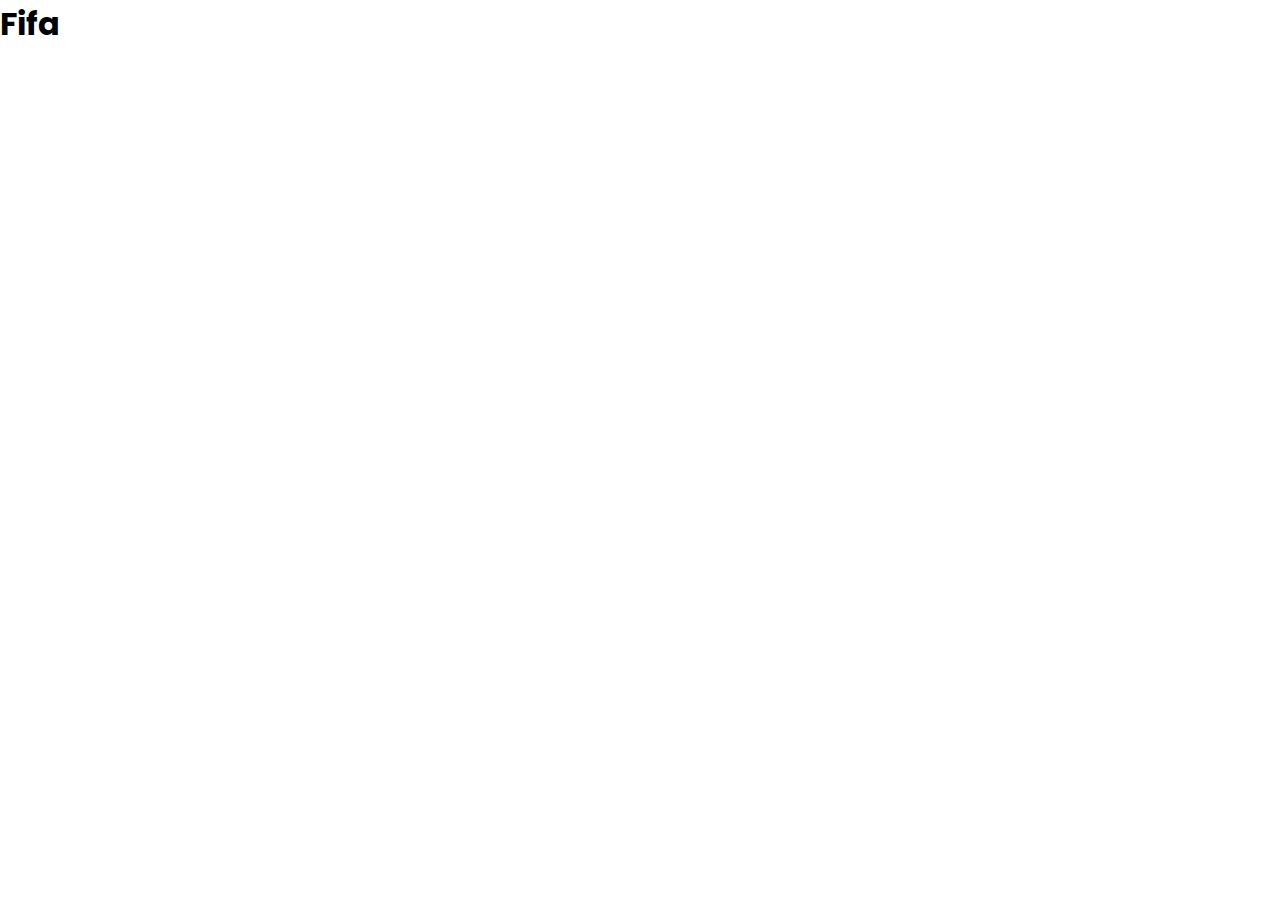
==== index.html @ 51220df1 "first commit" ====
<!DOCTYPE html>
<html lang="en">
<head>
    <meta charset="UTF-8">
    <meta http-equiv="X-UA-Compatible" content="IE=edge">
    <meta name="viewport" content="width=device-width, initial-scale=1.0">
    <title>FIFA World Cup - 2022</title>
    <!-- fontawesome -->
    <link rel="stylesheet" href="https://cdnjs.cloudflare.com/ajax/libs/font-awesome/6.1.1/css/all.min.css" integrity="sha512-KfkfwYDsLkIlwQp6LFnl8zNdLGxu9YAA1QvwINks4PhcElQSvqcyVLLD9aMhXd13uQjoXtEKNosOWaZqXgel0g==" crossorigin="anonymous" referrerpolicy="no-referrer" />
    <!-- style -->
    <link rel="stylesheet" href="styles/style.css">
</head>
<body>
    <h1>Fifa</h1>
</body>
</html>
---- styles/style.css ----
@import url('https://fonts.googleapis.com/css2?family=Poppins:wght@400;500&display=swap');

*{
    padding: 0;
    margin: 0;
    box-sizing: border-box;
}

body{
    font-family: 'Poppins', sans-serif;
}
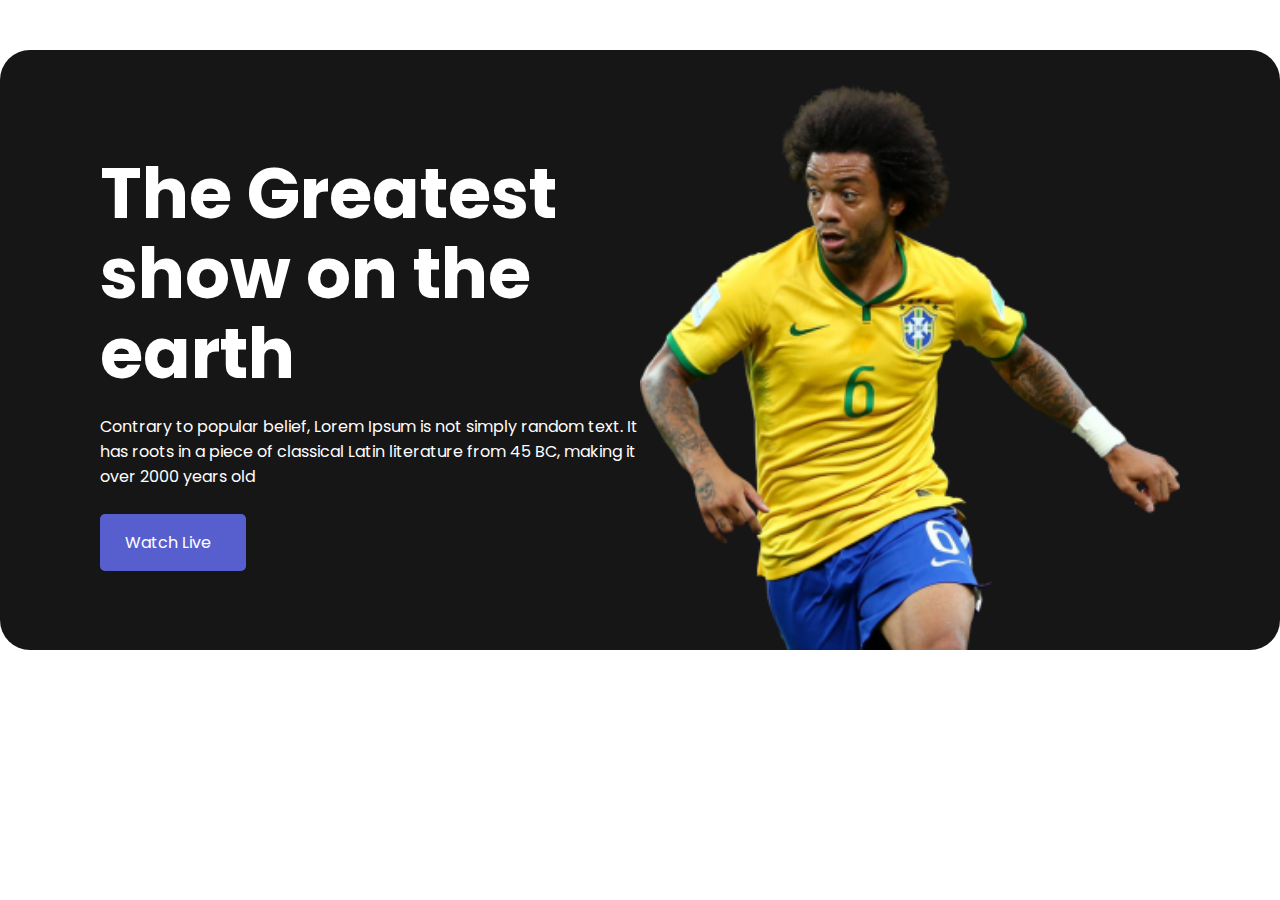
==== commit aa308048: "banner section" ====
--- a/index.html
+++ b/index.html
@@ -11,6 +11,21 @@
     <link rel="stylesheet" href="styles/style.css">
 </head>
 <body>
-    <h1>Fifa</h1>
+    <!-- banner -->
+    <section class="banner container">
+        <div class="banner-text w-50">
+            <h1>The Greatest show on the earth</h1>
+            <p>
+                Contrary to popular belief, Lorem Ipsum is not simply 
+                random text. It has roots in a piece of classical Latin literature
+                from 45 BC, making it over 2000 years old
+            </p>
+            <a class="button banner-btn" href="">Watch Live <i class="fa-solid fa-angle-right"></i></a>
+        </div>
+        <div class="banner-image w-50">
+            <img src="assets/Banner Image.png" alt="Banner Image">
+        </div>
+    </section>
+    <!--  -->
 </body>
 </html>--- a/styles/style.css
+++ b/styles/style.css
@@ -8,4 +8,59 @@
 
 body{
     font-family: 'Poppins', sans-serif;
+}
+
+a{
+    text-decoration: none;
+}
+
+/* utilities classes */
+
+.container{
+    max-width: 1321px;
+    margin: 0 auto;
+}
+
+.button{
+    display: inline-block;
+    padding: 16px 25px;
+    border-radius: 5px;
+    background-color: #575fcf;
+    color: white;
+}
+
+.w-50{
+    width: 50%;
+}
+
+/* banner */
+
+.banner{
+    display: flex;
+    justify-content: space-between;
+    align-items: center;
+    padding: 25px 100px 0;
+    background-color: #161616;
+    color: white;
+    border-radius: 30px;
+    margin: 50px auto;
+}
+
+.banner-text h1{
+    font-size: 70px;
+    line-height: 80px;
+}
+
+.banner-text p{
+    margin: 20px 0 25px;
+}
+
+.banner-image img {
+    width: 100%;
+    position: relative;
+    top: 7px;
+}
+
+.banner-btn i{
+    margin-left: 10px;
 }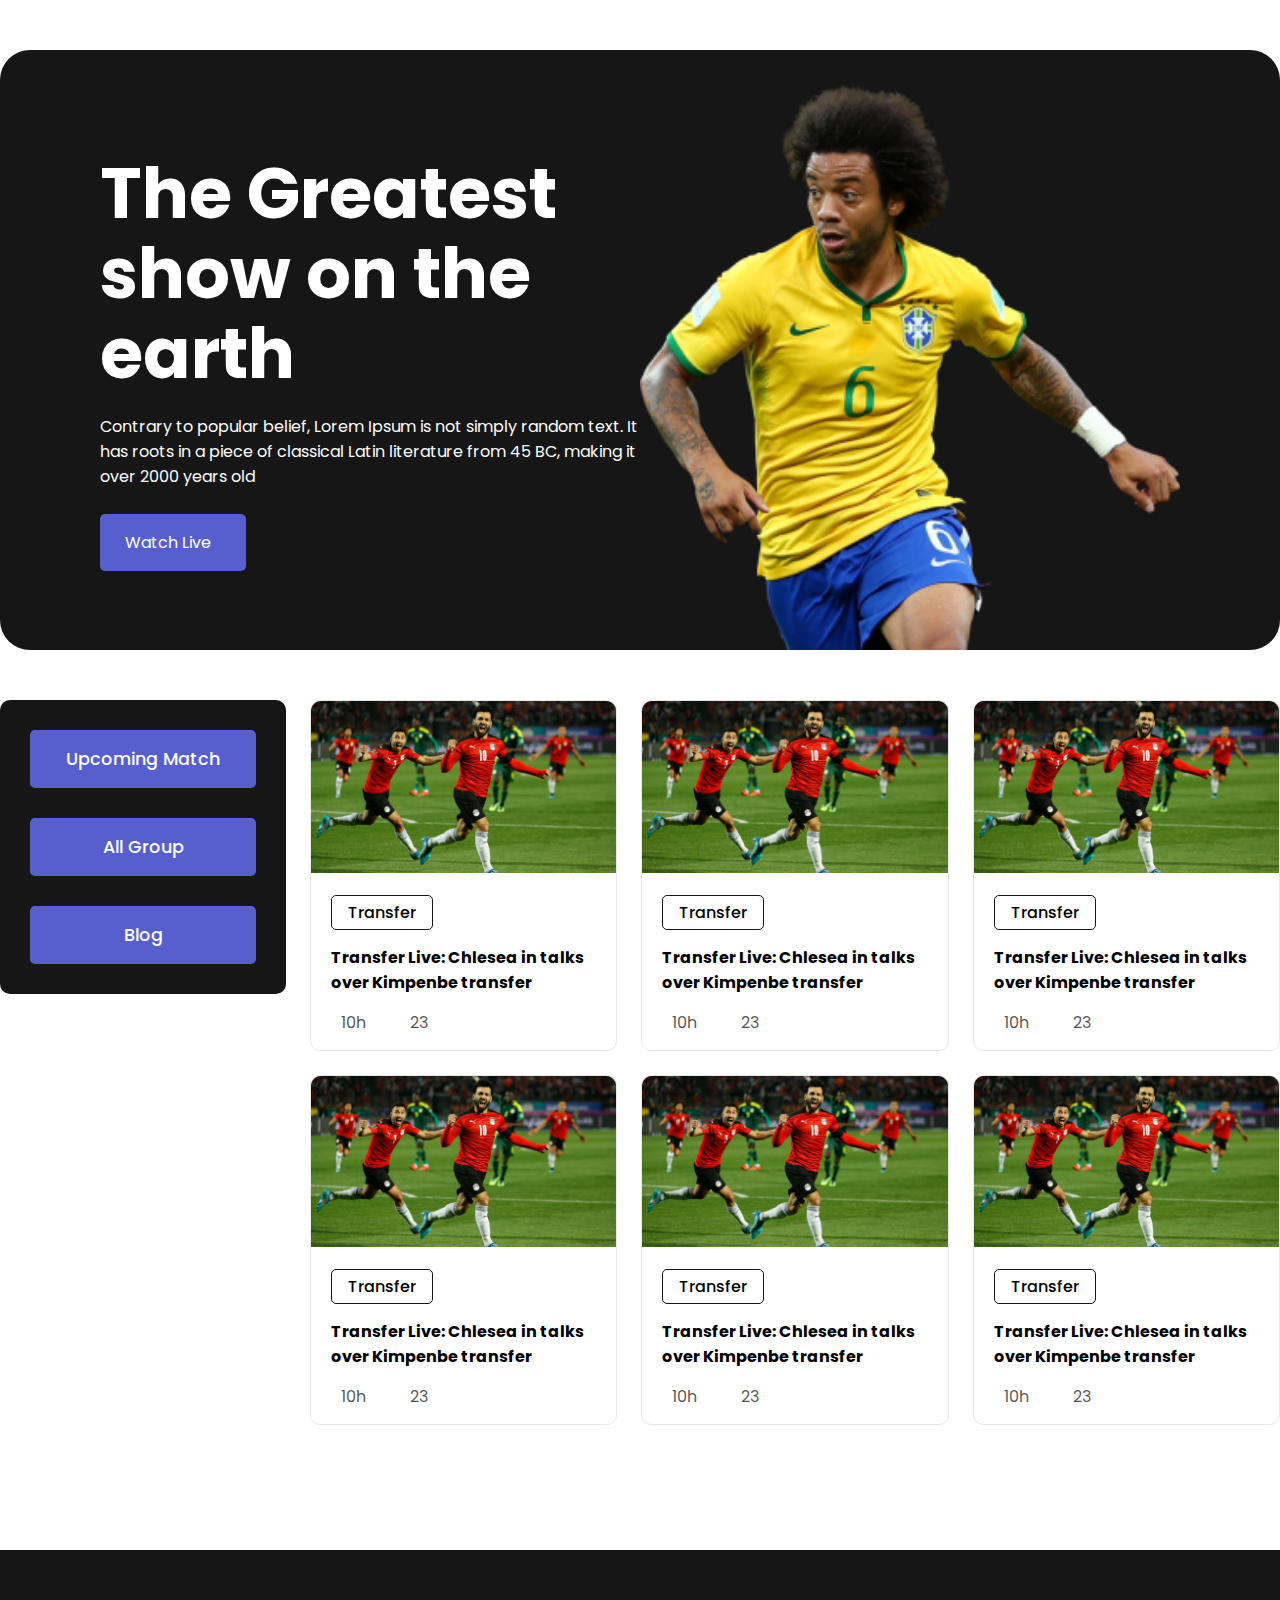
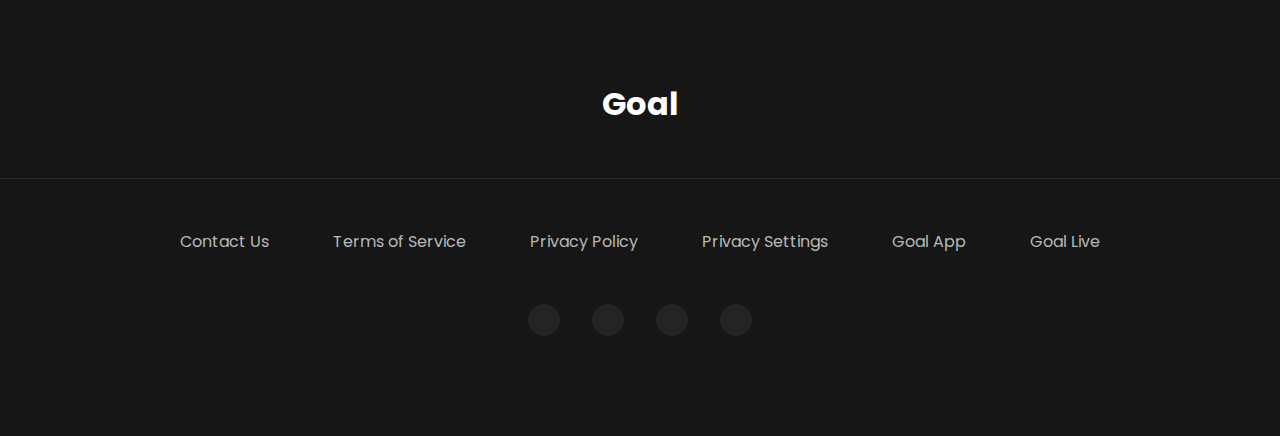
==== commit 6f7bb279: "desktop version done" ====
--- a/index.html
+++ b/index.html
@@ -1,22 +1,26 @@
 <!DOCTYPE html>
 <html lang="en">
+
 <head>
     <meta charset="UTF-8">
     <meta http-equiv="X-UA-Compatible" content="IE=edge">
     <meta name="viewport" content="width=device-width, initial-scale=1.0">
     <title>FIFA World Cup - 2022</title>
     <!-- fontawesome -->
-    <link rel="stylesheet" href="https://cdnjs.cloudflare.com/ajax/libs/font-awesome/6.1.1/css/all.min.css" integrity="sha512-KfkfwYDsLkIlwQp6LFnl8zNdLGxu9YAA1QvwINks4PhcElQSvqcyVLLD9aMhXd13uQjoXtEKNosOWaZqXgel0g==" crossorigin="anonymous" referrerpolicy="no-referrer" />
+    <link rel="stylesheet" href="https://cdnjs.cloudflare.com/ajax/libs/font-awesome/6.1.1/css/all.min.css"
+        integrity="sha512-KfkfwYDsLkIlwQp6LFnl8zNdLGxu9YAA1QvwINks4PhcElQSvqcyVLLD9aMhXd13uQjoXtEKNosOWaZqXgel0g=="
+        crossorigin="anonymous" referrerpolicy="no-referrer" />
     <!-- style -->
     <link rel="stylesheet" href="styles/style.css">
 </head>
+
 <body>
     <!-- banner -->
     <section class="banner container">
         <div class="banner-text w-50">
             <h1>The Greatest show on the earth</h1>
             <p>
-                Contrary to popular belief, Lorem Ipsum is not simply 
+                Contrary to popular belief, Lorem Ipsum is not simply
                 random text. It has roots in a piece of classical Latin literature
                 from 45 BC, making it over 2000 years old
             </p>
@@ -27,5 +31,105 @@
         </div>
     </section>
     <!--  -->
+    <!-- blogs section -->
+    <main class="blogs-section container">
+        <aside>
+            <a class="button" href="">Upcoming Match</a>
+            <a class="button" href="">All Group</a>
+            <a class="button" href="">Blog</a>
+        </aside>
+        <div class="blogs">
+
+            <article class="blog">
+                <img class="blog-thumbnail" src="assets/Blog Image.png" alt="Blog Image">
+                <div class="blog-body">
+                    <a class="transfer-btn" href="">Transfer</a>
+                    <h4 class="blog-title">Transfer Live: Chlesea in talks over Kimpenbe transfer</h4>
+                    <div class="blog-footer">
+                        <span><i class="fa-solid fa-clock"></i> 10h</span>
+                        <span><i class="fa-solid fa-comment-dots"></i> 23</span>
+                    </div>
+                </div>
+            </article>
+            <article class="blog">
+                <img class="blog-thumbnail" src="assets/Blog Image.png" alt="Blog Image">
+                <div class="blog-body">
+                    <a class="transfer-btn" href="">Transfer</a>
+                    <h4 class="blog-title">Transfer Live: Chlesea in talks over Kimpenbe transfer</h4>
+                    <div class="blog-footer">
+                        <span><i class="fa-solid fa-clock"></i> 10h</span>
+                        <span><i class="fa-solid fa-comment-dots"></i> 23</span>
+                    </div>
+                </div>
+            </article>
+            <article class="blog">
+                <img class="blog-thumbnail" src="assets/Blog Image.png" alt="Blog Image">
+                <div class="blog-body">
+                    <a class="transfer-btn" href="">Transfer</a>
+                    <h4 class="blog-title">Transfer Live: Chlesea in talks over Kimpenbe transfer</h4>
+                    <div class="blog-footer">
+                        <span><i class="fa-solid fa-clock"></i> 10h</span>
+                        <span><i class="fa-solid fa-comment-dots"></i> 23</span>
+                    </div>
+                </div>
+            </article>
+            <article class="blog">
+                <img class="blog-thumbnail" src="assets/Blog Image.png" alt="Blog Image">
+                <div class="blog-body">
+                    <a class="transfer-btn" href="">Transfer</a>
+                    <h4 class="blog-title">Transfer Live: Chlesea in talks over Kimpenbe transfer</h4>
+                    <div class="blog-footer">
+                        <span><i class="fa-solid fa-clock"></i> 10h</span>
+                        <span><i class="fa-solid fa-comment-dots"></i> 23</span>
+                    </div>
+                </div>
+            </article>
+            <article class="blog">
+                <img class="blog-thumbnail" src="assets/Blog Image.png" alt="Blog Image">
+                <div class="blog-body">
+                    <a class="transfer-btn" href="">Transfer</a>
+                    <h4 class="blog-title">Transfer Live: Chlesea in talks over Kimpenbe transfer</h4>
+                    <div class="blog-footer">
+                        <span><i class="fa-solid fa-clock"></i> 10h</span>
+                        <span><i class="fa-solid fa-comment-dots"></i> 23</span>
+                    </div>
+                </div>
+            </article>
+            <article class="blog">
+                <img class="blog-thumbnail" src="assets/Blog Image.png" alt="Blog Image">
+                <div class="blog-body">
+                    <a class="transfer-btn" href="">Transfer</a>
+                    <h4 class="blog-title">Transfer Live: Chlesea in talks over Kimpenbe transfer</h4>
+                    <div class="blog-footer">
+                        <span><i class="fa-solid fa-clock"></i> 10h</span>
+                        <span><i class="fa-solid fa-comment-dots"></i> 23</span>
+                    </div>
+                </div>
+            </article>
+
+        </div>
+    </main>
+    <!--  -->
+    <!-- footer -->
+    <footer>
+        <div class="container footer-container">
+            <h1>Goal</h1>
+            <ul class="nav-links">
+                <li><a href="">Contact Us</a></li>
+                <li><a href="">Terms of Service</a></li>
+                <li><a href="">Privacy Policy</a></li>
+                <li><a href="">Privacy Settings</a></li>
+                <li><a href="">Goal App</a></li>
+                <li><a href="">Goal Live</a></li>
+            </ul>
+            <ul class="social-icons">
+                <li><a href=""><i class="fa-brands fa-linkedin-in"></i></a></li>
+                <li><a href=""><i class="fa-brands fa-github"></i></a></li>
+                <li><a href=""><i class="fa-brands fa-facebook-f"></i></a></li>
+                <li><a href=""><i class="fa-brands fa-dribbble"></i></a></li>
+            </ul>
+        </div>
+    </footer>
 </body>
+
 </html>--- a/styles/style.css
+++ b/styles/style.css
@@ -1,27 +1,31 @@
 @import url('https://fonts.googleapis.com/css2?family=Poppins:wght@400;500&display=swap');
 
-*{
+* {
     padding: 0;
     margin: 0;
     box-sizing: border-box;
 }
 
-body{
+body {
     font-family: 'Poppins', sans-serif;
 }
 
-a{
+a {
     text-decoration: none;
+}
+
+li {
+    list-style: none;
 }
 
 /* utilities classes */
 
-.container{
+.container {
     max-width: 1321px;
-    margin: 0 auto;
+    margin: 50px auto;
 }
 
-.button{
+.button {
     display: inline-block;
     padding: 16px 25px;
     border-radius: 5px;
@@ -29,13 +33,13 @@
     color: white;
 }
 
-.w-50{
+.w-50 {
     width: 50%;
 }
 
 /* banner */
 
-.banner{
+.banner {
     display: flex;
     justify-content: space-between;
     align-items: center;
@@ -43,15 +47,14 @@
     background-color: #161616;
     color: white;
     border-radius: 30px;
-    margin: 50px auto;
 }
 
-.banner-text h1{
+.banner-text h1 {
     font-size: 70px;
     line-height: 80px;
 }
 
-.banner-text p{
+.banner-text p {
     margin: 20px 0 25px;
 }
 
@@ -61,6 +64,118 @@
     top: 7px;
 }
 
-.banner-btn i{
+.banner-btn i {
     margin-left: 10px;
+}
+
+/* blogs section */
+
+.blogs-section {
+    display: flex;
+    gap: 24px;
+    padding-bottom: 75px;
+}
+
+.blogs-section aside {
+    background: #161616;
+    border-radius: 10px;
+    display: flex;
+    flex-direction: column;
+    justify-content: center;
+    gap: 30px;
+    width: 420px;
+    height: fit-content;
+    padding: 30px;
+}
+
+aside a {
+    text-align: center;
+    font-weight: 500;
+    font-size: 1.1em;
+}
+
+.blogs {
+    display: grid;
+    grid-template-columns: repeat(3, 1fr);
+    grid-gap: 24px;
+}
+
+.blog {
+    border: 1px solid #E8E8E8;
+    border-radius: 10px;
+}
+
+.blog-thumbnail {
+    width: 100%;
+}
+
+.blog-body {
+    padding: 15px 20px;
+}
+
+.transfer-btn {
+    display: inline-block;
+    padding: 4px 16px;
+    border: 1px solid #161616;
+    border-radius: 5px;
+    color: #000;
+    font-weight: 500;
+}
+
+.blog-title {
+    margin: 15px 0 15px;
+}
+
+.blog-footer span {
+    margin-right: 30px;
+    color: #161616c0;
+    ;
+}
+
+.blog-footer span>i {
+    margin-right: 10px;
+}
+
+/* footer */
+
+footer{
+    text-align: center;
+    background-color: #161616;
+    color: #fff;
+}
+
+.footer-container{
+    margin-bottom: 0;
+    padding: 130px 0 100px;
+}
+
+footer .nav-links{
+    display: flex;
+    gap: 4em;
+    justify-content: center;
+    border-top: 1px solid rgba(255, 255, 255, 0.1);
+    margin: 50px 0;
+    padding-top: 50px;
+}
+
+footer .nav-links li a{
+    color: #B9B9B9;
+}
+
+.social-icons{
+    display: flex;
+    justify-content: center;
+    gap: 2em;
+}
+
+.social-icons li a{
+    color: #fff;
+    background-color: #81818122;
+    height: 32px;
+    width: 32px;
+    padding: 10px;
+    border-radius: 50%;
+    display: flex;
+    align-items: center;
+    justify-content: center;
 }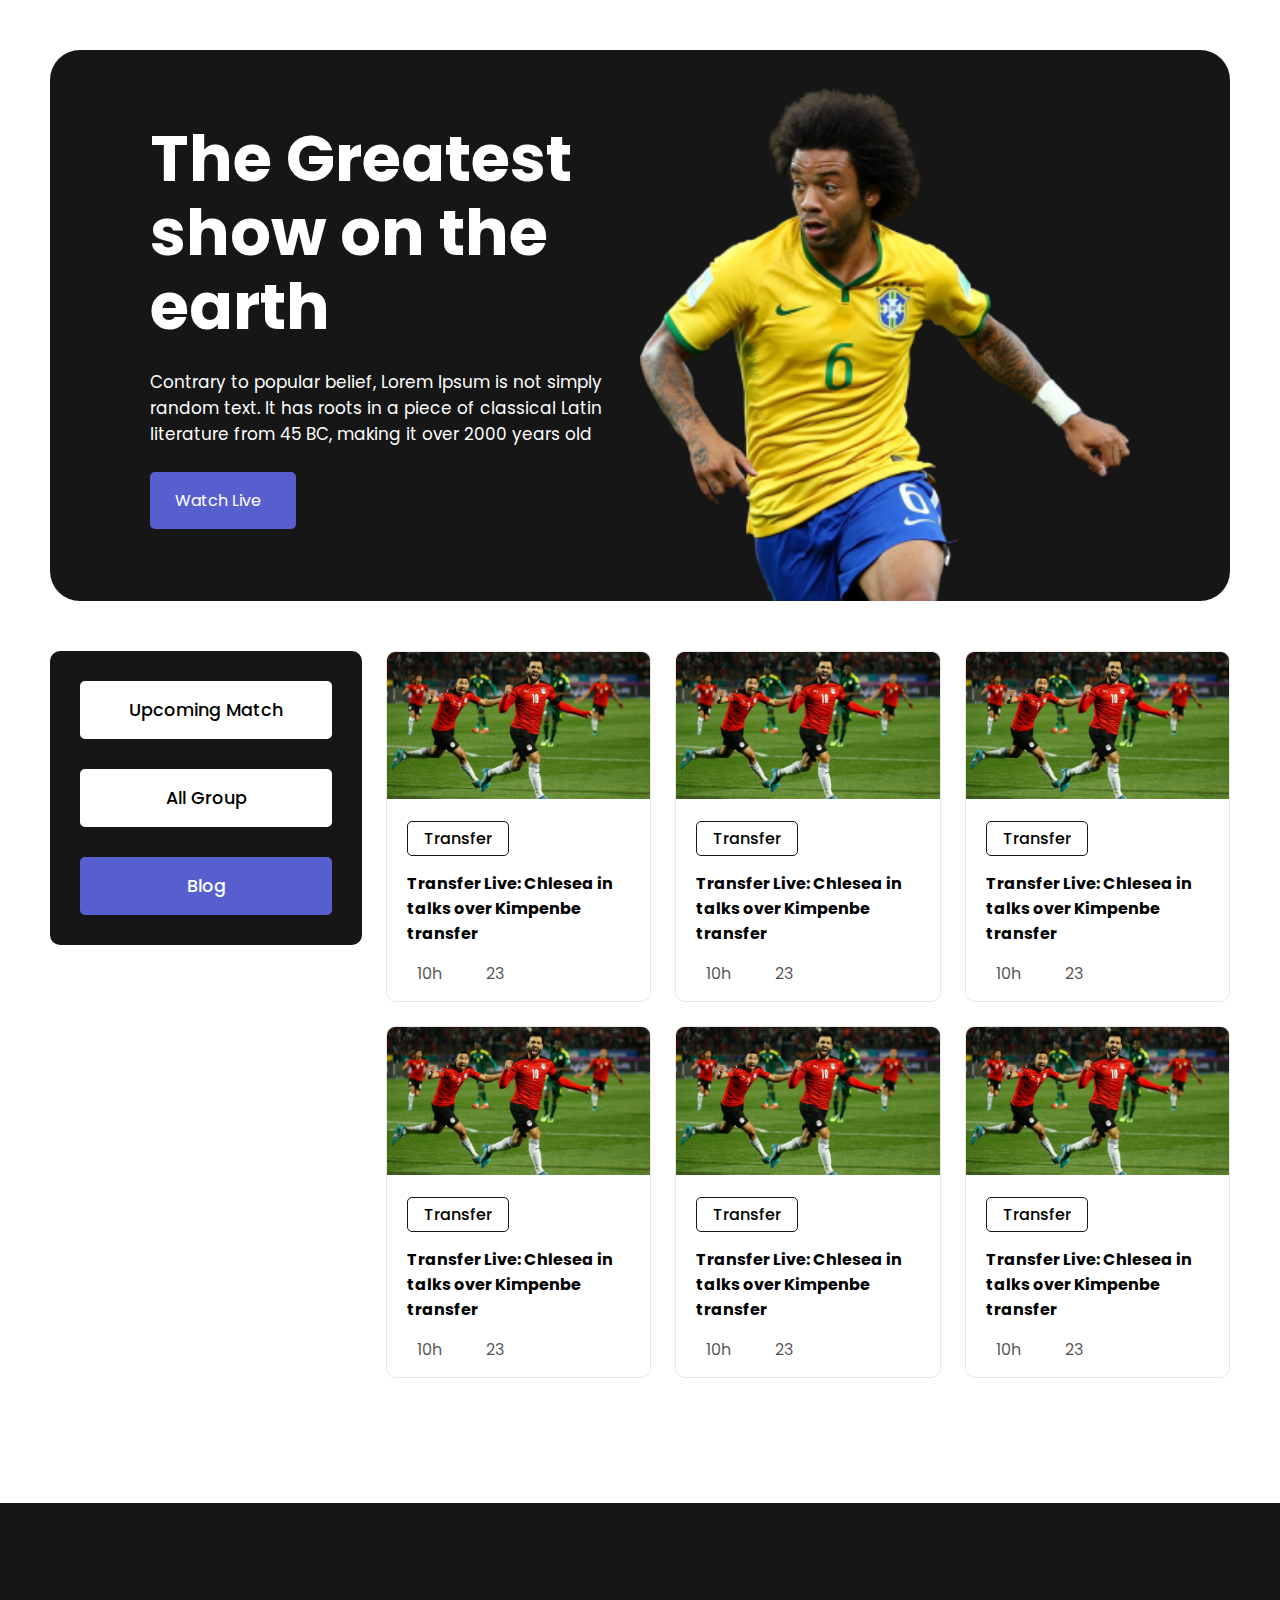
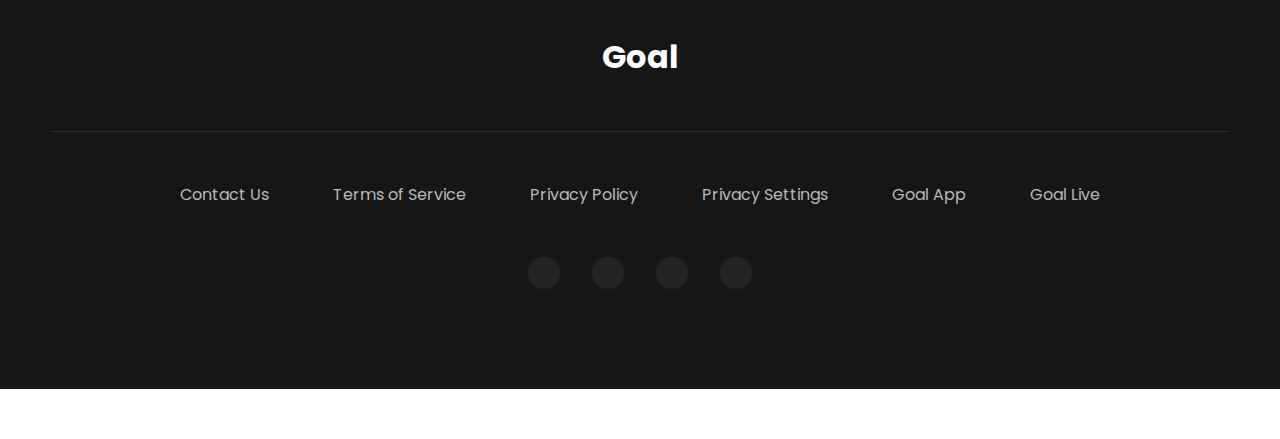
==== commit 45c9f99c: "media query added" ====
--- a/index.html
+++ b/index.html
@@ -16,7 +16,7 @@
 
 <body>
     <!-- banner -->
-    <section class="banner container">
+    <header class="banner container">
         <div class="banner-text w-50">
             <h1>The Greatest show on the earth</h1>
             <p>
@@ -29,14 +29,14 @@
         <div class="banner-image w-50">
             <img src="assets/Banner Image.png" alt="Banner Image">
         </div>
-    </section>
+    </header>
     <!--  -->
     <!-- blogs section -->
     <main class="blogs-section container">
         <aside>
-            <a class="button" href="">Upcoming Match</a>
-            <a class="button" href="">All Group</a>
-            <a class="button" href="">Blog</a>
+            <a class="button sidebar-btn" href="upcoming.html">Upcoming Match</a>
+            <a class="button sidebar-btn" href="">All Group</a>
+            <a id="active" class="button sidebar-btn" href="index.html">Blog</a>
         </aside>
         <div class="blogs">
 
--- a/styles/style.css
+++ b/styles/style.css
@@ -37,31 +37,45 @@
     width: 50%;
 }
 
+#active{
+    background-color: #575fcf;
+    color: #fff;
+}
+
 /* banner */
 
 .banner {
     display: flex;
     justify-content: space-between;
     align-items: center;
-    padding: 25px 100px 0;
+    padding: 0 100px;
     background-color: #161616;
     color: white;
     border-radius: 30px;
 }
 
+.banner-text{
+    padding: 50px 0;
+}
+
 .banner-text h1 {
-    font-size: 70px;
-    line-height: 80px;
+	font-size: 5vw;
+	line-height: 5.8vw;
+    margin-bottom: 25px;
 }
 
 .banner-text p {
     margin: 20px 0 25px;
+    font-size: 1.32vw;
+}
+
+.banner-image {
+    padding: 35px 0 0;
+    display: flex;
 }
 
 .banner-image img {
     width: 100%;
-    position: relative;
-    top: 7px;
 }
 
 .banner-btn i {
@@ -71,8 +85,9 @@
 /* blogs section */
 
 .blogs-section {
-    display: flex;
-    gap: 24px;
+    display: grid;
+    grid-template-columns: 312px 1fr;
+    grid-gap: 24px;
     padding-bottom: 75px;
 }
 
@@ -83,7 +98,6 @@
     flex-direction: column;
     justify-content: center;
     gap: 30px;
-    width: 420px;
     height: fit-content;
     padding: 30px;
 }
@@ -92,6 +106,13 @@
     text-align: center;
     font-weight: 500;
     font-size: 1.1em;
+}
+
+.sidebar-btn {
+    display: block;
+    width: 100%;
+    background-color: #fff;
+    color: #000;
 }
 
 .blogs {
@@ -138,37 +159,38 @@
 
 /* footer */
 
-footer{
+footer {
     text-align: center;
     background-color: #161616;
     color: #fff;
 }
 
-.footer-container{
+.footer-container {
     margin-bottom: 0;
     padding: 130px 0 100px;
 }
 
-footer .nav-links{
+footer .nav-links {
     display: flex;
     gap: 4em;
     justify-content: center;
+    flex-wrap: wrap;
     border-top: 1px solid rgba(255, 255, 255, 0.1);
     margin: 50px 0;
     padding-top: 50px;
 }
 
-footer .nav-links li a{
+footer .nav-links li a {
     color: #B9B9B9;
 }
 
-.social-icons{
+.social-icons {
     display: flex;
     justify-content: center;
     gap: 2em;
 }
 
-.social-icons li a{
+.social-icons li a {
     color: #fff;
     background-color: #81818122;
     height: 32px;
@@ -178,4 +200,87 @@
     display: flex;
     align-items: center;
     justify-content: center;
+}
+
+/* upcoming match section */
+
+.match {
+    border: 1px solid #E8E8E8;
+    border-radius: 10px;
+    padding: 50px 30px;
+    text-align: center;
+    height: fit-content;
+}
+
+.flag {
+    display: flex;
+    align-items: center;
+}
+
+.match-title {
+    margin: 20px 0 10px;
+    font-size: 20px;
+}
+
+
+/* media query */
+
+@media only screen and (max-width:1430px) {
+    .container {
+        margin: 50px
+    }
+}
+
+
+@media only screen and (max-width:1200px) {
+    .blogs {
+        grid-template-columns: repeat(2, 1fr);
+    }
+    footer .nav-links {
+        gap: 2em;
+    }
+} 
+
+/* tablet */
+
+@media only screen and (max-width:1000px) {
+    .blogs-section {
+        grid-template-columns: unset;
+    }
+
+    .blogs {
+        grid-template-columns: repeat(2, 1fr);
+    }
+
+    .blogs-section aside {
+        flex-direction: row;
+        background: transparent;
+        padding: 30px 0;
+    }
+
+    .sidebar-btn {
+        background: transparent;
+        color: #000;
+        border: 1px solid #E8E8E8;
+        border-radius: 10px;
+    }
+}
+
+/* mobile */
+
+@media only screen and (max-width:576px) {
+    .container{
+        margin: 20px;
+    }
+    .w-50{
+        width: 80%;
+    }
+    .banner {
+        flex-direction: column;
+        padding: 28px 0 0;
+        text-align: center;
+    }
+    .blogs {
+        grid-template-columns: repeat(1, 1fr);
+    }
 }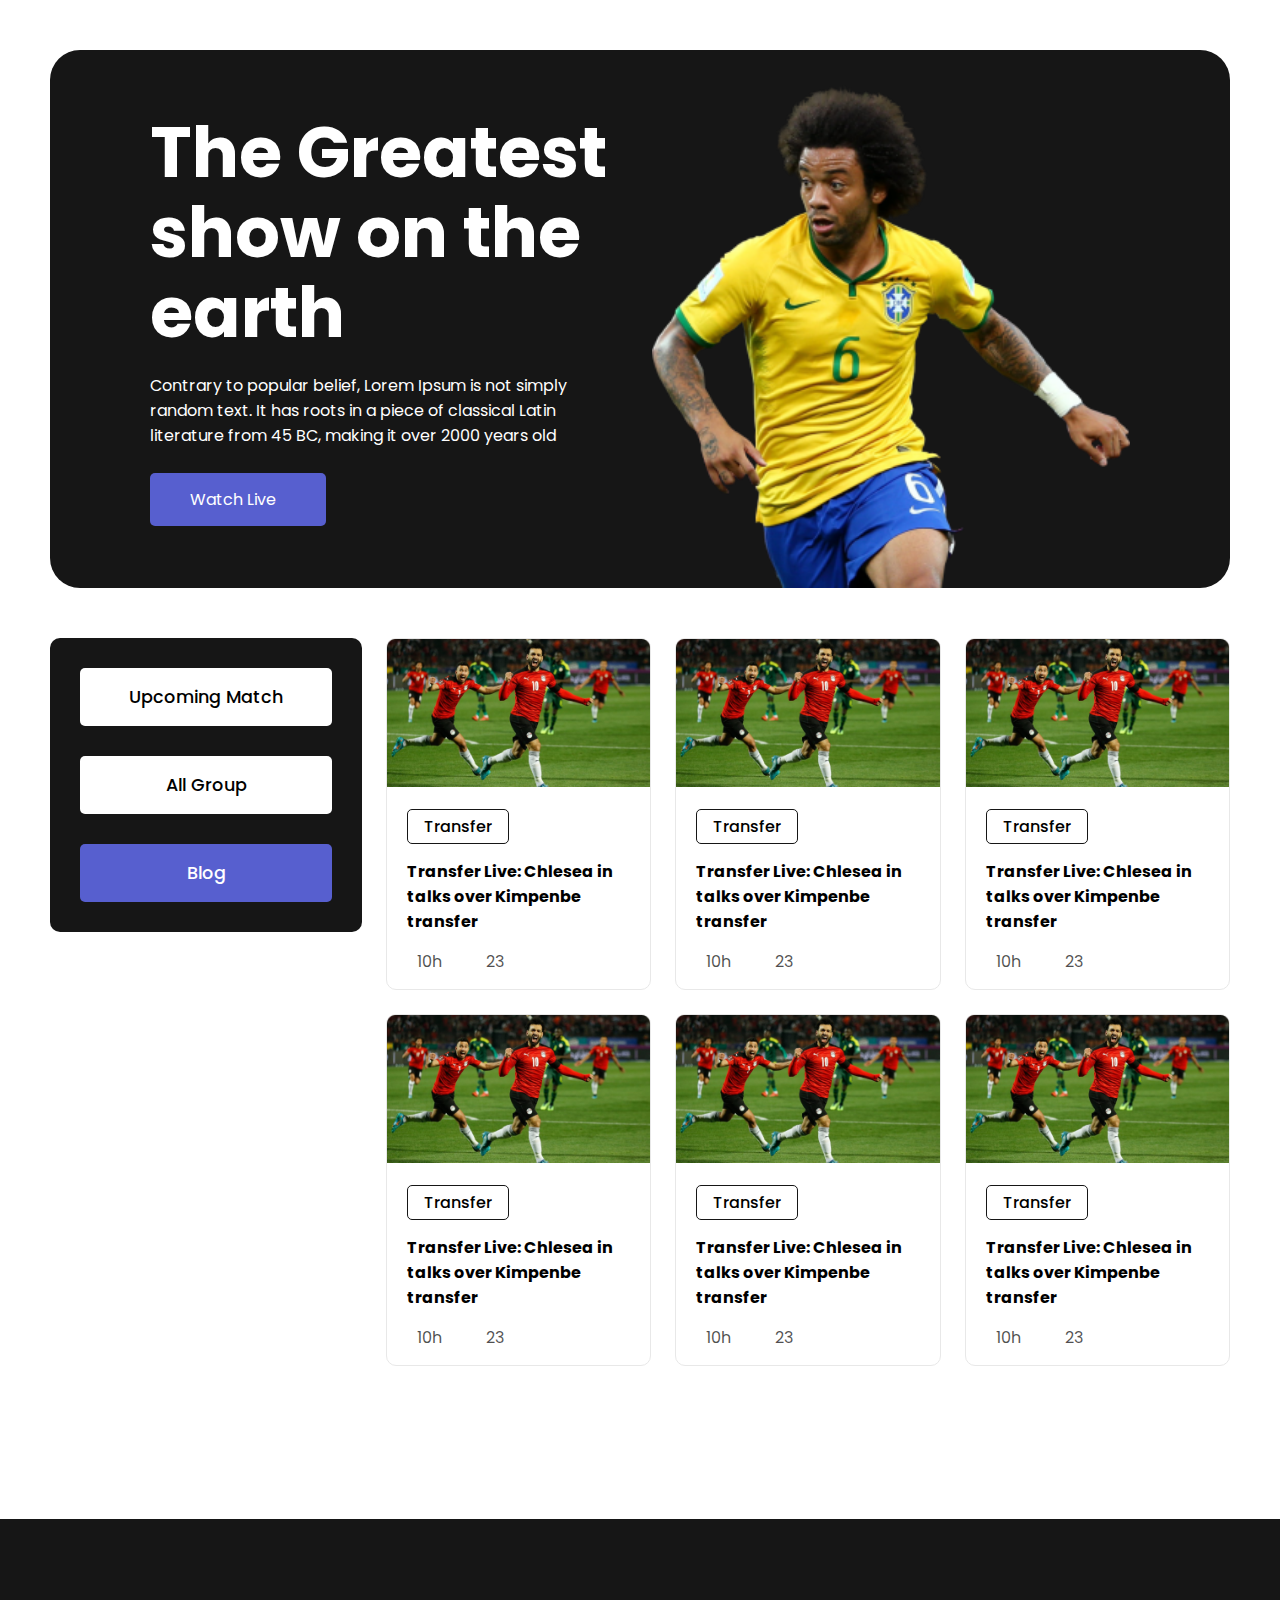
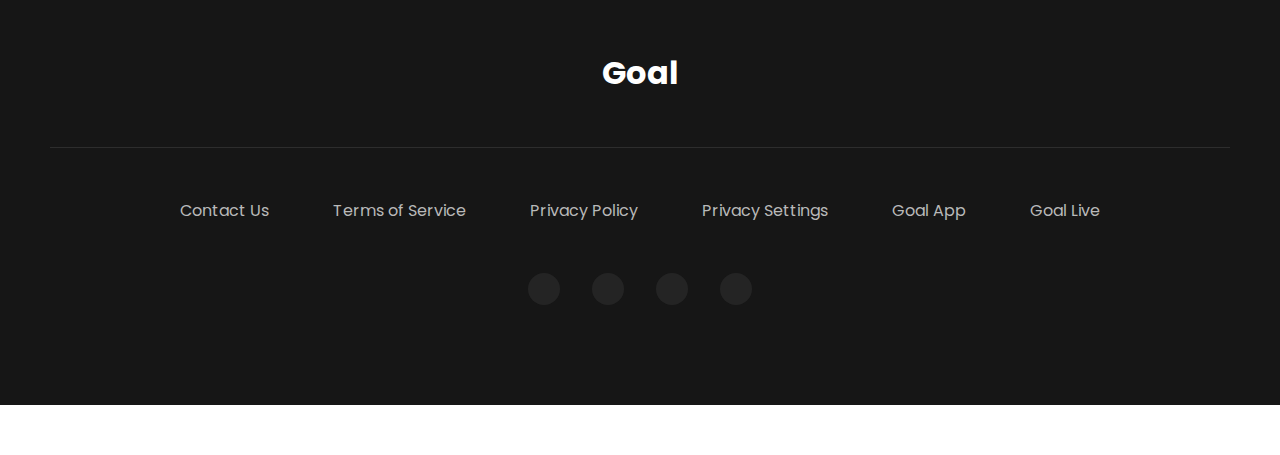
==== commit 9c476ec9: "media query for all device" ====
--- a/index.html
+++ b/index.html
@@ -109,6 +109,9 @@
 
         </div>
     </main>
+    <div class="view-all container">
+        <a class="button" href="">View All</a>
+    </div>
     <!--  -->
     <!-- footer -->
     <footer>
--- a/styles/style.css
+++ b/styles/style.css
@@ -27,7 +27,7 @@
 
 .button {
     display: inline-block;
-    padding: 16px 25px;
+    padding: 14px 40px;
     border-radius: 5px;
     background-color: #575fcf;
     color: white;
@@ -37,7 +37,7 @@
     width: 50%;
 }
 
-#active{
+#active {
     background-color: #575fcf;
     color: #fff;
 }
@@ -52,21 +52,20 @@
     background-color: #161616;
     color: white;
     border-radius: 30px;
-}
-
-.banner-text{
+    column-gap: 24px;
+}
+
+.banner-text {
     padding: 50px 0;
 }
 
 .banner-text h1 {
-	font-size: 5vw;
-	line-height: 5.8vw;
-    margin-bottom: 25px;
+    font-size: 70px;
+    line-height: 80px;
 }
 
 .banner-text p {
     margin: 20px 0 25px;
-    font-size: 1.32vw;
 }
 
 .banner-image {
@@ -88,7 +87,6 @@
     display: grid;
     grid-template-columns: 312px 1fr;
     grid-gap: 24px;
-    padding-bottom: 75px;
 }
 
 .blogs-section aside {
@@ -113,6 +111,7 @@
     width: 100%;
     background-color: #fff;
     color: #000;
+    padding: 16px 0;
 }
 
 .blogs {
@@ -157,6 +156,13 @@
     margin-right: 10px;
 }
 
+.view-all {
+    display: flex;
+    justify-content: center;
+    margin: 40px auto 80px;
+    visibility: hidden;
+}
+
 /* footer */
 
 footer {
@@ -214,6 +220,8 @@
 
 .flag {
     display: flex;
+    gap: 1em;
+    justify-content: center;
     align-items: center;
 }
 
@@ -225,25 +233,49 @@
 
 /* media query */
 
-@media only screen and (max-width:1430px) {
+@media only screen and (max-width:1400px) {
     .container {
         margin: 50px
     }
 }
 
 
-@media only screen and (max-width:1200px) {
+@media only screen and (max-width:1260px) {
     .blogs {
         grid-template-columns: repeat(2, 1fr);
     }
+
     footer .nav-links {
         gap: 2em;
     }
-} 
+
+    .banner-text h1 {
+        font-size: 60px;
+        line-height: 70px;
+    }
+}
 
 /* tablet */
 
 @media only screen and (max-width:1000px) {
+    .banner{
+        padding: 0 65px;
+    }
+    
+    .banner-text {
+        padding: 35px 0;
+    }
+
+    .banner-text h1 {
+        font-size: 45px;
+        line-height: 55px;
+    }
+
+    .banner-text p {
+        margin: 5px 0 18px;
+        font-size: 0.9em;
+    }
+
     .blogs-section {
         grid-template-columns: unset;
     }
@@ -264,23 +296,76 @@
         border: 1px solid #E8E8E8;
         border-radius: 10px;
     }
+
+    .view-all {
+        visibility: visible;
+    }
+}
+
+@media screen and (max-width:820px) {
+    .banner-text h1 {
+        font-size: 25px;
+        line-height: 37px;
+    }
+    .banner-text p {
+        font-size: 0.8em;
+        margin: 4px 0 15px;
+    }
+    .button {
+        padding: 8px 24px;
+    }
 }
 
 /* mobile */
 
 @media only screen and (max-width:576px) {
-    .container{
+    .container {
         margin: 20px;
     }
-    .w-50{
+
+    .w-50 {
         width: 80%;
     }
+
     .banner {
         flex-direction: column;
         padding: 28px 0 0;
         text-align: center;
     }
+
+    .banner-image {
+        padding: 0;
+    }
+
+    .banner-text {
+        padding: 18px 0 35px;
+    }
+
+    .banner-text h1 {
+        font-size: 36px;
+        line-height: 52px;
+    }
+
+    .blogs-section aside {
+        flex-direction: column;
+        gap: 18px;
+    }
+
     .blogs {
         grid-template-columns: repeat(1, 1fr);
     }
+
+    .view-all {
+        visibility: hidden;
+    }
+
+    footer .nav-links {
+        flex-direction: column;
+        margin: 35px 0;
+        padding-top: 35px;
+    }
+
+    .footer-container {
+        padding: 40px 0;
+    }
 }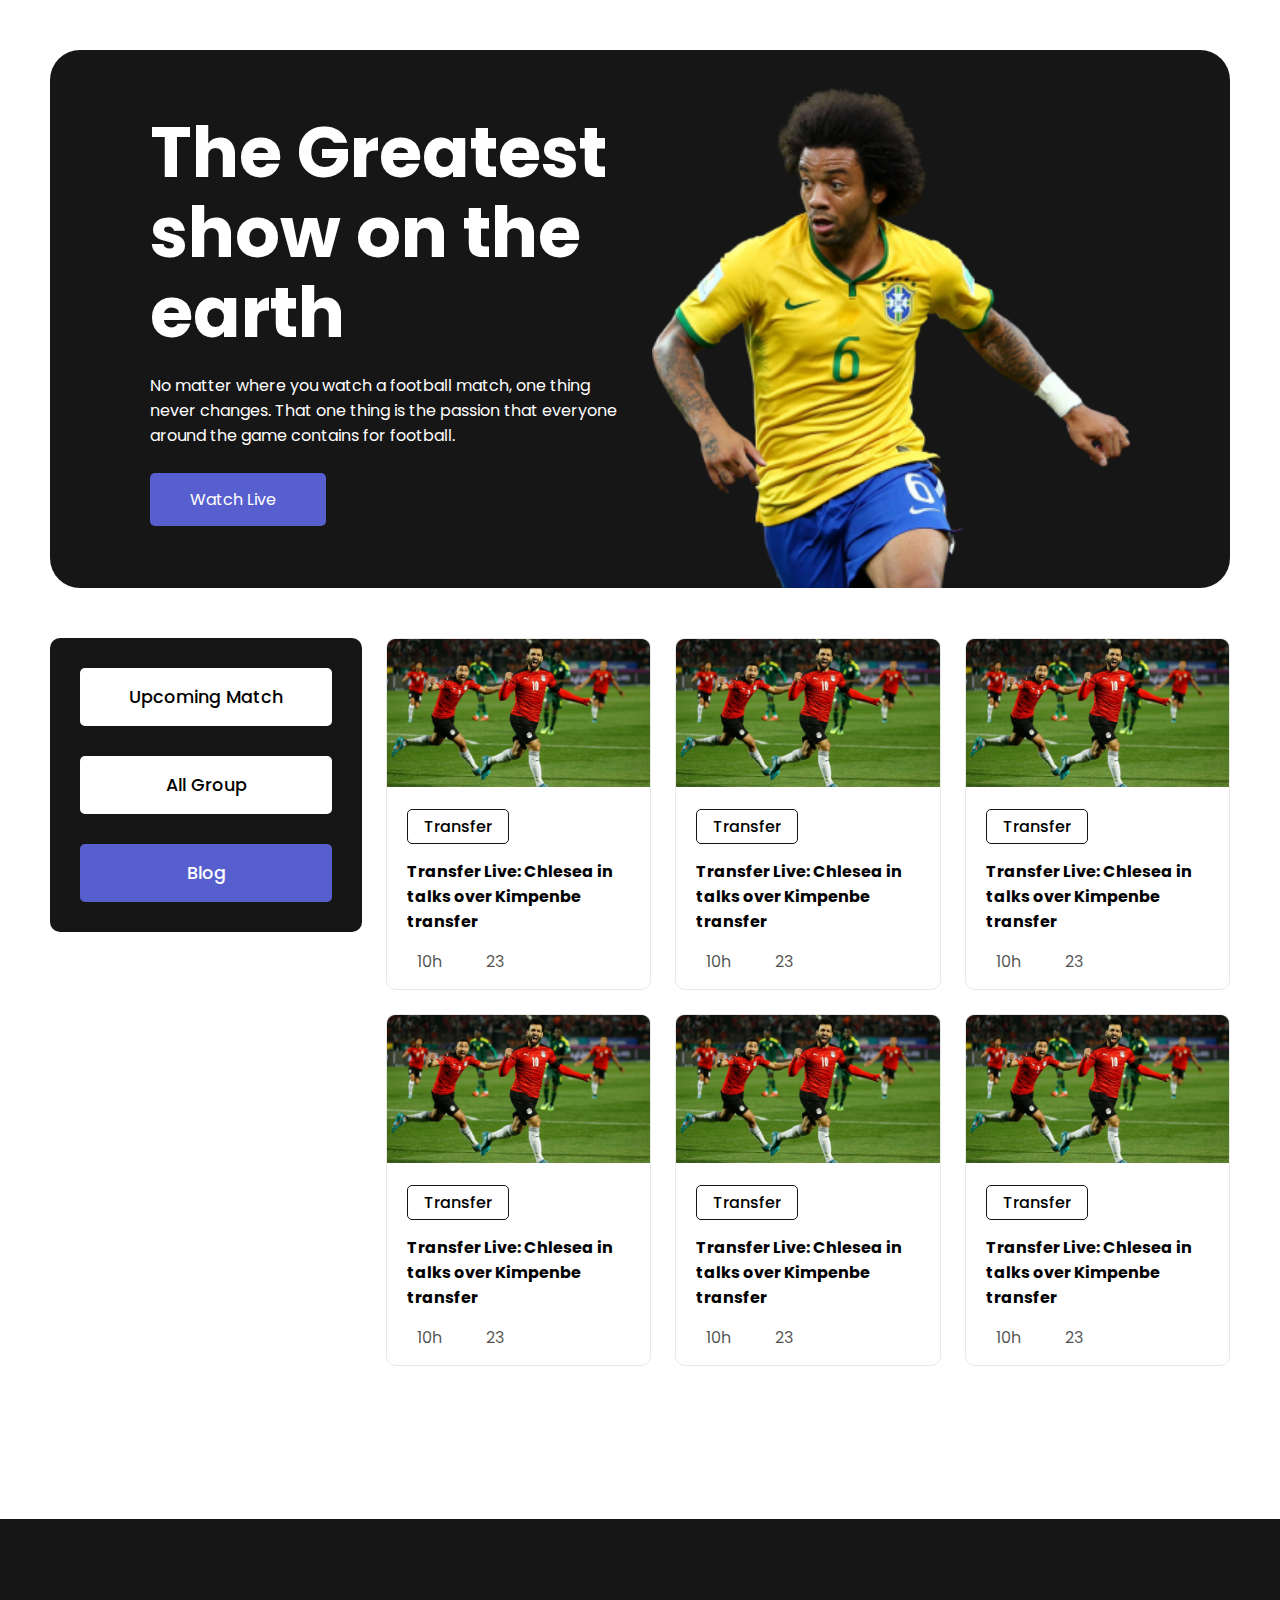
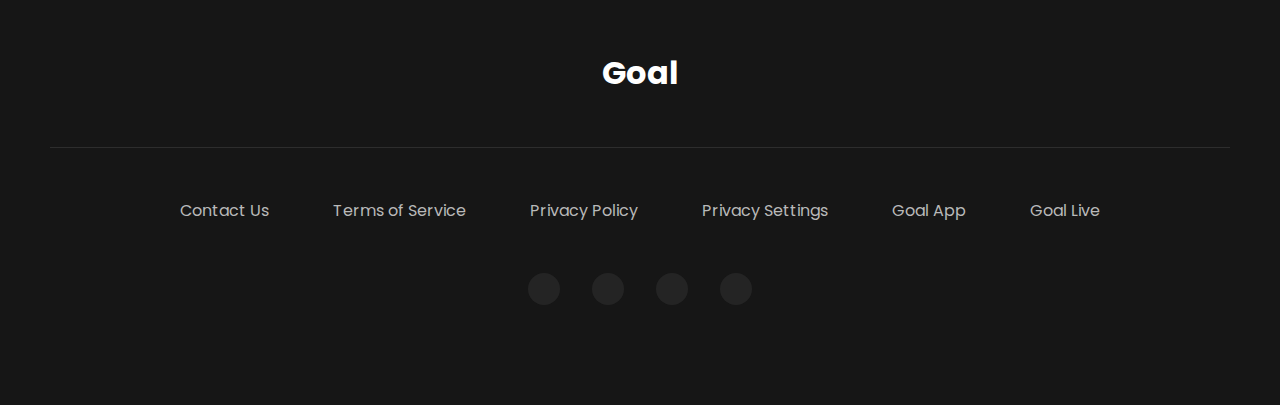
==== commit 13512269: "dummy text removed" ====
--- a/index.html
+++ b/index.html
@@ -20,9 +20,7 @@
         <div class="banner-text w-50">
             <h1>The Greatest show on the earth</h1>
             <p>
-                Contrary to popular belief, Lorem Ipsum is not simply
-                random text. It has roots in a piece of classical Latin literature
-                from 45 BC, making it over 2000 years old
+                No matter where you watch a football match, one thing never changes. That one thing is the passion that everyone around the game contains for football.
             </p>
             <a class="button banner-btn" href="">Watch Live <i class="fa-solid fa-angle-right"></i></a>
         </div>
@@ -126,10 +124,10 @@
                 <li><a href="">Goal Live</a></li>
             </ul>
             <ul class="social-icons">
-                <li><a href=""><i class="fa-brands fa-linkedin-in"></i></a></li>
-                <li><a href=""><i class="fa-brands fa-github"></i></a></li>
-                <li><a href=""><i class="fa-brands fa-facebook-f"></i></a></li>
-                <li><a href=""><i class="fa-brands fa-dribbble"></i></a></li>
+                <li><a target="_blank" href="https://www.linkedin.com/in/mickeymaruf/"><i class="fa-brands fa-linkedin-in"></i></a></li>
+                <li><a target="_blank" href="https://github.com/mickeymaruf"><i class="fa-brands fa-github"></i></a></li>
+                <li><a target="_blank" href="https://www.facebook.com/mickeymaruf"><i class="fa-brands fa-facebook-f"></i></a></li>
+                <li><a target="_blank" href=""><i class="fa-brands fa-dribbble"></i></a></li>
             </ul>
         </div>
     </footer>
--- a/styles/style.css
+++ b/styles/style.css
@@ -77,7 +77,15 @@
     width: 100%;
 }
 
+.banner-btn {
+    transition: margin-left 0.5s;
+}
+
 .banner-btn i {
+    margin-left: 10px;
+}
+
+.banner-btn:hover {
     margin-left: 10px;
 }
 
@@ -149,7 +157,6 @@
 .blog-footer span {
     margin-right: 30px;
     color: #161616c0;
-    ;
 }
 
 .blog-footer span>i {
@@ -235,7 +242,10 @@
 
 @media only screen and (max-width:1400px) {
     .container {
-        margin: 50px
+        margin: 50px;
+    }
+    .footer-container {
+        margin-bottom: 0;
     }
 }
 
@@ -258,10 +268,10 @@
 /* tablet */
 
 @media only screen and (max-width:1000px) {
-    .banner{
+    .banner {
         padding: 0 65px;
     }
-    
+
     .banner-text {
         padding: 35px 0;
     }
@@ -307,10 +317,12 @@
         font-size: 25px;
         line-height: 37px;
     }
+
     .banner-text p {
         font-size: 0.8em;
         margin: 4px 0 15px;
     }
+
     .button {
         padding: 8px 24px;
     }
@@ -321,6 +333,10 @@
 @media only screen and (max-width:576px) {
     .container {
         margin: 20px;
+    }
+
+    .footer-container{
+        margin-bottom: 0;
     }
 
     .w-50 {
